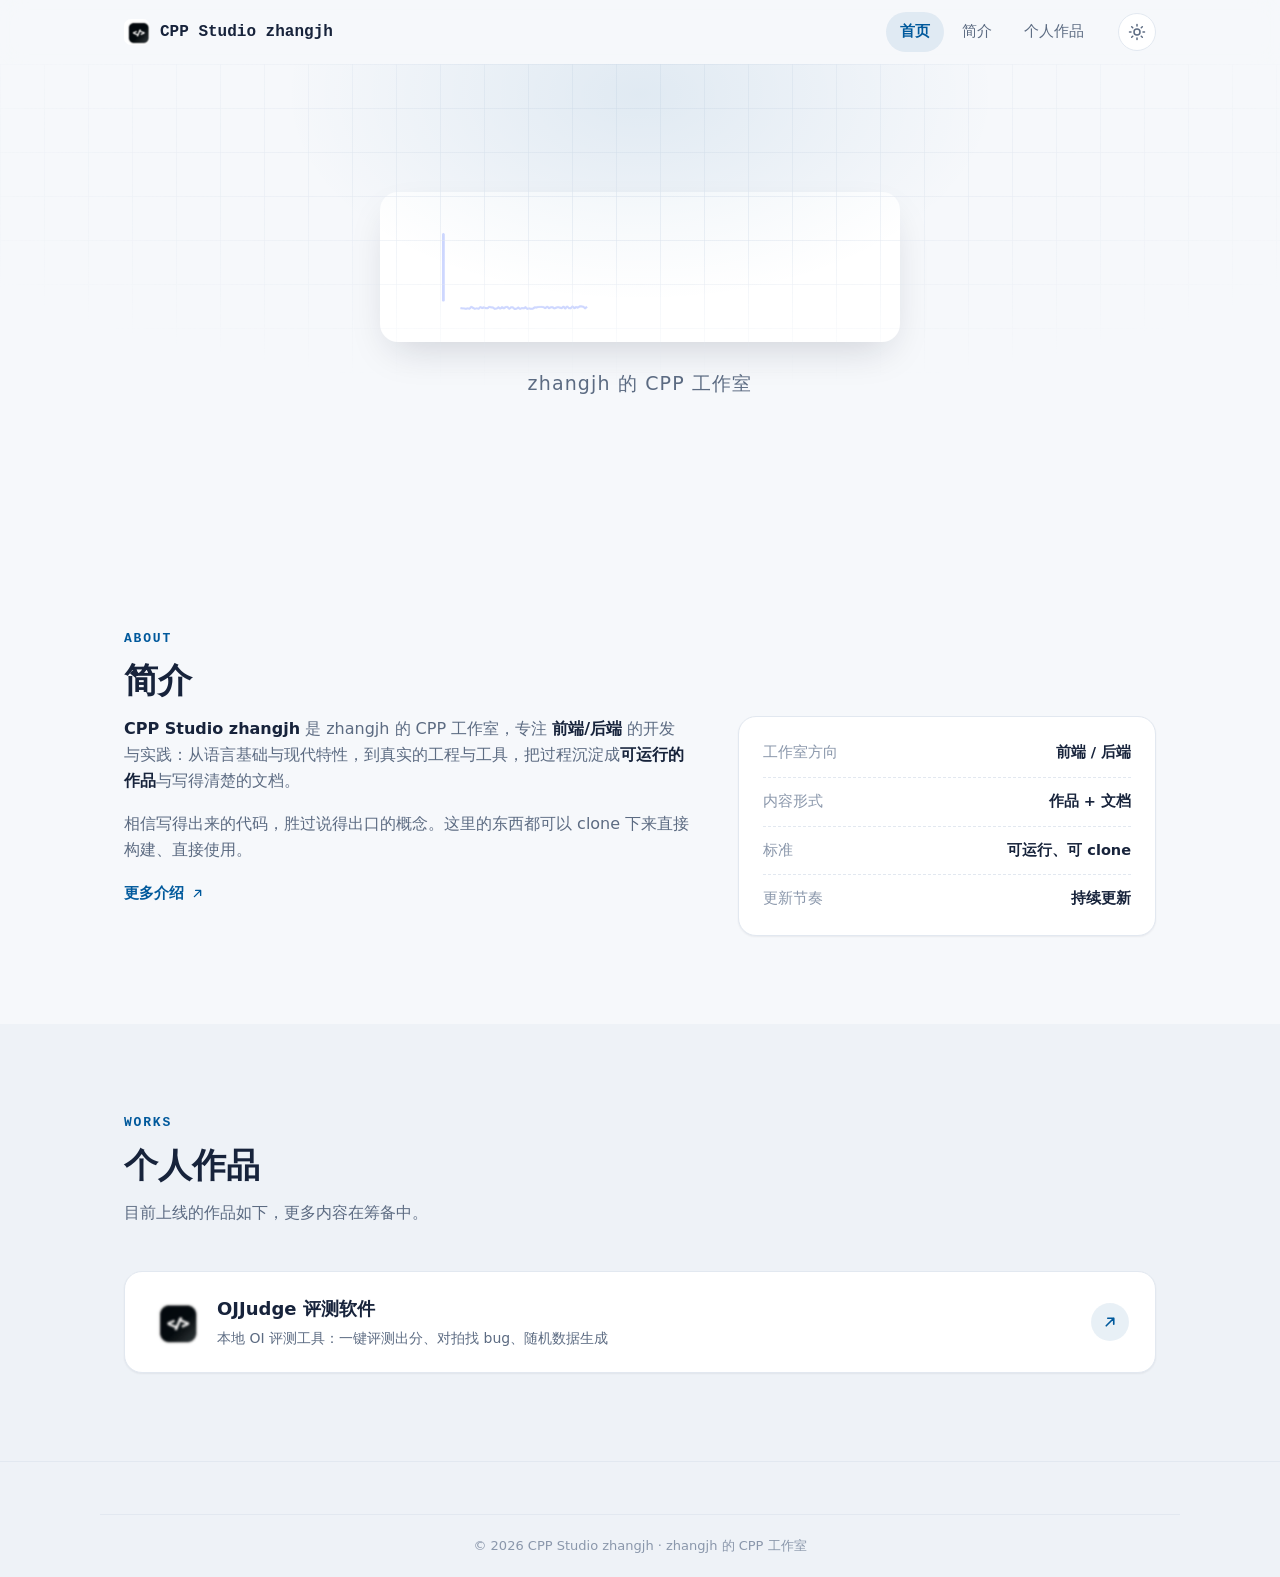
==== index.html @ 5ebe9b48 "Initial commit: CPP Studio zhangjh multi-page site (index/about/works)" ====
<!DOCTYPE html>
<html lang="zh-CN" data-theme="light">
<head>
  <meta charset="UTF-8">
  <meta name="viewport" content="width=device-width, initial-scale=1.0">
  <title>CPP Studio zhangjh — zhangjh 的 CPP 工作室</title>
  <meta name="description" content="CPP Studio zhangjh 是 zhangjh 的 CPP 工作室，专注前端/后端的开发与实践，沉淀可运行的作品与写得清楚的文档。">
  <link rel="stylesheet" href="css/style.css">
  <link rel="icon" href="assets/icon.png">
</head>
<body id="top">

  <a class="skip-link" href="#main">跳到主内容</a>

  <!-- ===== 顶部导航 ===== -->
  <header class="site-header" id="site-header">
    <div class="container nav-inner">
      <a class="brand" href="index.html" aria-label="返回首页">
        <img class="brand-logo-img" src="assets/icon-dark.png" alt="" width="26" height="26">
        <span class="brand-name">CPP Studio zhangjh</span>
      </a>

      <nav aria-label="主导航">
        <button class="nav-toggle" id="nav-toggle" aria-expanded="false" aria-controls="nav-menu" aria-label="打开菜单">
          <span class="nav-toggle-bar" aria-hidden="true"></span>
          <span class="nav-toggle-bar" aria-hidden="true"></span>
          <span class="nav-toggle-bar" aria-hidden="true"></span>
        </button>
        <ul class="nav-menu" id="nav-menu">
          <li><a class="nav-link active" href="index.html" aria-current="page">首页</a></li>
          <li><a class="nav-link" href="about.html">简介</a></li>
          <li><a class="nav-link" href="works.html">个人作品</a></li>
        </ul>
      </nav>

      <button class="theme-toggle" id="theme-toggle" aria-label="切换深色 / 浅色模式">
        <svg class="icon-sun" viewBox="0 0 24 24" width="18" height="18" fill="none" stroke="currentColor" stroke-width="2" stroke-linecap="round" aria-hidden="true">
          <circle cx="12" cy="12" r="4"></circle>
          <path d="M12 2v2M12 20v2M4.9 4.9l1.4 1.4M17.7 17.7l1.4 1.4M2 12h2M20 12h2M4.9 19.1l1.4-1.4M17.7 6.3l1.4-1.4"></path>
        </svg>
        <svg class="icon-moon" viewBox="0 0 24 24" width="18" height="18" fill="none" stroke="currentColor" stroke-width="2" stroke-linecap="round" aria-hidden="true">
          <path d="M21 12.8A9 9 0 1 1 11.2 3a7 7 0 0 0 9.8 9.8z"></path>
        </svg>
      </button>
    </div>
  </header>

  <main id="main">

    <!-- ===== 品牌头（手写签名） ===== -->
    <section class="hero hero-brand" aria-label="品牌">
      <div class="container brand-hero">
        <figure class="signature-card signature-hero">
          <img src="assets/signature.png" alt="CPP Studio zhangjh 手写签名" width="480" height="120">
        </figure>
        <h1 class="sr-only">CPP Studio zhangjh</h1>
        <p class="brand-tagline">zhangjh 的 CPP 工作室</p>
      </div>
    </section>

    <!-- ===== 简介 ===== -->
    <section class="section" id="about" aria-labelledby="about-title">
      <div class="container">
        <p class="section-eyebrow">ABOUT</p>
        <h2 class="section-title" id="about-title">简介</h2>
        <div class="about-grid">
          <div class="about-text">
            <p><strong>CPP Studio zhangjh</strong> 是 zhangjh 的 CPP 工作室，专注 <strong>前端/后端</strong> 的开发与实践：从语言基础与现代特性，到真实的工程与工具，把过程沉淀成<strong>可运行的作品</strong>与写得清楚的文档。</p>
            <p>相信写得出来的代码，胜过说得出口的概念。这里的东西都可以 clone 下来直接构建、直接使用。</p>
            <a class="work-link" href="about.html">更多介绍
              <svg viewBox="0 0 24 24" width="15" height="15" fill="none" stroke="currentColor" stroke-width="2.2" stroke-linecap="round" stroke-linejoin="round" aria-hidden="true">
                <path d="M7 17L17 7M9 7h8v8"></path>
              </svg>
            </a>
          </div>
          <ul class="about-facts">
            <li><span class="fact-label">工作室方向</span><span class="fact-value">前端 / 后端</span></li>
            <li><span class="fact-label">内容形式</span><span class="fact-value">作品 + 文档</span></li>
            <li><span class="fact-label">标准</span><span class="fact-value">可运行、可 clone</span></li>
            <li><span class="fact-label">更新节奏</span><span class="fact-value">持续更新</span></li>
          </ul>
        </div>
      </div>
    </section>

    <!-- ===== 个人作品（入口预览） ===== -->
    <section class="section section-alt" id="works" aria-labelledby="works-title">
      <div class="container">
        <p class="section-eyebrow">WORKS</p>
        <h2 class="section-title" id="works-title">个人作品</h2>
        <p class="section-desc">目前上线的作品如下，更多内容在筹备中。</p>

        <a class="work-entry reveal" href="works.html">
          <img class="work-entry-icon" src="assets/icon-dark.png" alt="" width="48" height="48">
          <span class="work-entry-body">
            <span class="work-entry-title">OJJudge 评测软件</span>
            <span class="work-entry-desc">本地 OI 评测工具：一键评测出分、对拍找 bug、随机数据生成</span>
          </span>
          <span class="work-entry-arrow" aria-hidden="true">
            <svg viewBox="0 0 24 24" width="18" height="18" fill="none" stroke="currentColor" stroke-width="2.2" stroke-linecap="round" stroke-linejoin="round">
              <path d="M7 17L17 7M9 7h8v8"></path>
            </svg>
          </span>
        </a>

      </div>
    </section>

  </main>

  <!-- ===== 页脚 ===== -->
  <footer class="site-footer">
    <div class="container footer-bottom">
      <p>© <span id="year">2026</span> CPP Studio zhangjh · zhangjh 的 CPP 工作室</p>
    </div>
  </footer>

  <button class="back-to-top" id="back-to-top" aria-label="返回顶部" title="返回顶部">
    <svg viewBox="0 0 24 24" width="18" height="18" fill="none" stroke="currentColor" stroke-width="2.2" stroke-linecap="round" stroke-linejoin="round" aria-hidden="true">
      <path d="M12 19V5M5 12l7-7 7 7"></path>
    </svg>
  </button>

  <script src="js/main.js" defer></script>
</body>
</html>
---- css/style.css ----
/* =========================================================
 * cpp-studio-zhangjh · 全站共享样式
 * 浅色 / 深色双主题：通过 <html data-theme="..."> 切换
 * 新增页面只需引用本文件，沿用同一套视觉变量
 * ========================================================= */

/* ---------- 设计变量 ---------- */
:root {
  --bg: #f6f8fb;
  --bg-soft: #eef2f7;
  --surface: #ffffff;
  --surface-2: #f8fafc;
  --text: #17233b;
  --text-2: #5c6b82;
  --text-3: #8a97ab;
  --border: #e2e8f0;
  --border-strong: #cbd5e1;

  --accent: #00599c;          /* C++ 官方蓝 */
  --accent-strong: #004d88;
  --accent-soft: rgba(0, 89, 156, 0.09);
  --accent-2: #0e9bb5;        /* 辅助青 */
  --accent-2-soft: rgba(14, 155, 181, 0.1);

  --code-bg: #0d1420;         /* 代码窗固定深色，编辑器质感 */
  --code-border: #1f2b3d;
  --code-text: #d6e2f0;
  --cl-kw: #7dd3fc;           /* 关键字 */
  --cl-typ: #a5b4fc;          /* 类型 */
  --cl-str: #86efac;          /* 字符串 */
  --cl-num: #fca5a5;          /* 数字 */
  --cl-cmt: #64748b;          /* 注释 */
  --cl-fn: #fbbf24;           /* 函数 */

  --shadow-sm: 0 1px 2px rgba(15, 23, 42, 0.06);
  --shadow-md: 0 6px 20px -6px rgba(15, 23, 42, 0.12);
  --shadow-lg: 0 16px 40px -12px rgba(15, 23, 42, 0.18);

  --radius-sm: 8px;
  --radius-md: 12px;
  --radius-lg: 18px;

  --header-h: 64px;
  --font-sans: system-ui, -apple-system, "Segoe UI", "PingFang SC", "Hiragino Sans GB", "Microsoft YaHei", sans-serif;
  --font-mono: ui-monospace, "Cascadia Code", "JetBrains Mono", "SF Mono", Consolas, "Courier New", monospace;
}

[data-theme="dark"] {
  --bg: #0b1017;
  --bg-soft: #0f1520;
  --surface: #131a26;
  --surface-2: #172032;
  --text: #e5edf7;
  --text-2: #9aabc2;
  --text-3: #6b7c93;
  --border: #223044;
  --border-strong: #2e3f57;

  --accent: #58a6e8;
  --accent-strong: #7bbdf5;
  --accent-soft: rgba(88, 166, 232, 0.14);
  --accent-2: #38bdd4;
  --accent-2-soft: rgba(56, 189, 212, 0.14);

  --shadow-sm: 0 1px 2px rgba(0, 0, 0, 0.4);
  --shadow-md: 0 6px 20px -6px rgba(0, 0, 0, 0.5);
  --shadow-lg: 0 16px 40px -12px rgba(0, 0, 0, 0.6);
}

/* ---------- 基础 ---------- */
*, *::before, *::after { box-sizing: border-box; }

html {
  scroll-behavior: smooth;
  scroll-padding-top: calc(var(--header-h) + 16px);
}

body {
  margin: 0;
  font-family: var(--font-sans);
  background: var(--bg);
  color: var(--text);
  line-height: 1.65;
  -webkit-font-smoothing: antialiased;
  transition: background-color 0.3s ease, color 0.3s ease;
}

img, svg { display: block; max-width: 100%; }

a { color: var(--accent); text-decoration: none; }
a:hover { text-decoration: underline; }

h1, h2, h3 { line-height: 1.25; margin: 0; }
p { margin: 0; }
ul { margin: 0; padding: 0; list-style: none; }

.container {
  width: 100%;
  max-width: 1080px;
  margin-inline: auto;
  padding-inline: 24px;
}

.sr-only {
  position: absolute;
  width: 1px; height: 1px;
  padding: 0; margin: -1px;
  overflow: hidden;
  clip: rect(0 0 0 0);
  white-space: nowrap;
  border: 0;
}

.skip-link {
  position: absolute;
  top: -48px;
  left: 16px;
  z-index: 200;
  padding: 8px 16px;
  background: var(--accent);
  color: #fff;
  border-radius: var(--radius-sm);
  transition: top 0.2s ease;
}
.skip-link:focus { top: 12px; }

:focus-visible {
  outline: 2px solid var(--accent);
  outline-offset: 2px;
  border-radius: 4px;
}

/* ---------- 按钮 ---------- */
.btn {
  display: inline-flex;
  align-items: center;
  justify-content: center;
  gap: 8px;
  padding: 12px 26px;
  border-radius: 999px;
  font-size: 15px;
  font-weight: 600;
  font-family: inherit;
  cursor: pointer;
  border: 1.5px solid transparent;
  transition: transform 0.18s ease, box-shadow 0.18s ease, background-color 0.18s ease, border-color 0.18s ease, color 0.18s ease;
  text-decoration: none;
}
.btn:hover { text-decoration: none; transform: translateY(-2px); }
.btn:active { transform: translateY(0); }

.btn-primary {
  background: var(--accent);
  color: #fff;
  box-shadow: var(--shadow-md);
}
.btn-primary:hover { background: var(--accent-strong); box-shadow: var(--shadow-lg); }

.btn-ghost {
  background: transparent;
  color: var(--text);
  border-color: var(--border-strong);
}
.btn-ghost:hover { border-color: var(--accent); color: var(--accent); background: var(--accent-soft); }

/* ---------- 顶部导航 ---------- */
.site-header {
  position: sticky;
  top: 0;
  z-index: 100;
  height: var(--header-h);
  background: color-mix(in srgb, var(--bg) 82%, transparent);
  backdrop-filter: blur(12px);
  -webkit-backdrop-filter: blur(12px);
  border-bottom: 1px solid transparent;
  transition: border-color 0.25s ease, box-shadow 0.25s ease, background-color 0.25s ease;
}
.site-header.scrolled {
  border-bottom-color: var(--border);
  box-shadow: var(--shadow-sm);
  background: color-mix(in srgb, var(--bg) 92%, transparent);
}

.nav-inner {
  height: var(--header-h);
  display: flex;
  align-items: center;
  gap: 20px;
}

.brand {
  display: inline-flex;
  align-items: center;
  gap: 10px;
  color: var(--text);
  font-weight: 700;
  font-size: 16px;
  font-family: var(--font-mono);
  flex-shrink: 0;
}
.brand-logo-img {
  width: 26px;
  height: 26px;
  border-radius: 7px;
  flex-shrink: 0;
}

.brand:hover { text-decoration: none; color: var(--accent); }

.brand-logo {
  display: inline-grid;
  place-items: center;
  width: 32px; height: 32px;
  border-radius: 8px;
  background: linear-gradient(135deg, var(--accent), var(--accent-2));
  color: #fff;
  font-size: 12px;
  font-weight: 700;
}

.site-header nav { margin-left: auto; }

.nav-menu {
  display: flex;
  align-items: center;
  gap: 4px;
}

.nav-link {
  display: block;
  padding: 8px 14px;
  border-radius: 999px;
  font-size: 14.5px;
  color: var(--text-2);
  transition: color 0.15s ease, background-color 0.15s ease;
}
.nav-link:hover { color: var(--text); background: var(--accent-soft); text-decoration: none; }
.nav-link.active { color: var(--accent); background: var(--accent-soft); font-weight: 600; }

.nav-toggle {
  display: none;
  flex-direction: column;
  justify-content: center;
  gap: 5px;
  width: 40px; height: 40px;
  padding: 9px 8px;
  background: transparent;
  border: 1px solid var(--border);
  border-radius: var(--radius-sm);
  cursor: pointer;
}
.nav-toggle-bar {
  display: block;
  height: 2px;
  width: 100%;
  background: var(--text);
  border-radius: 2px;
  transition: transform 0.25s ease, opacity 0.2s ease;
}
.nav-toggle[aria-expanded="true"] .nav-toggle-bar:nth-child(1) { transform: translateY(7px) rotate(45deg); }
.nav-toggle[aria-expanded="true"] .nav-toggle-bar:nth-child(2) { opacity: 0; }
.nav-toggle[aria-expanded="true"] .nav-toggle-bar:nth-child(3) { transform: translateY(-7px) rotate(-45deg); }

.theme-toggle {
  display: grid;
  place-items: center;
  width: 38px; height: 38px;
  flex-shrink: 0;
  border: 1px solid var(--border);
  border-radius: 50%;
  background: var(--surface);
  color: var(--text-2);
  cursor: pointer;
  transition: color 0.15s ease, border-color 0.15s ease, transform 0.15s ease;
}
.theme-toggle:hover { color: var(--accent); border-color: var(--accent); transform: rotate(15deg); }

.icon-moon { display: none; }
[data-theme="dark"] .icon-sun { display: none; }
[data-theme="dark"] .icon-moon { display: block; }

/* ---------- Hero ---------- */
.hero {
  position: relative;
  padding: 88px 0 96px;
  overflow: hidden;
}

/* 网格纹理背景 */
.hero::before {
  content: "";
  position: absolute;
  inset: 0;
  background-image:
    linear-gradient(color-mix(in srgb, var(--border) 55%, transparent) 1px, transparent 1px),
    linear-gradient(90deg, color-mix(in srgb, var(--border) 55%, transparent) 1px, transparent 1px);
  background-size: 44px 44px;
  mask-image: radial-gradient(ellipse 80% 65% at 50% 20%, #000 30%, transparent 75%);
  -webkit-mask-image: radial-gradient(ellipse 80% 65% at 50% 20%, #000 30%, transparent 75%);
  pointer-events: none;
}

/* 顶部柔光 */
.hero::after {
  content: "";
  position: absolute;
  top: -180px;
  left: 50%;
  transform: translateX(-50%);
  width: 720px; height: 420px;
  background: radial-gradient(ellipse, var(--accent-soft), transparent 70%);
  pointer-events: none;
}

.hero-grid {
  position: relative;
  z-index: 1;
  display: grid;
  grid-template-columns: 1.05fr 0.95fr;
  gap: 56px;
  align-items: center;
}

.hero-eyebrow {
  font-family: var(--font-mono);
  font-size: 13px;
  font-weight: 600;
  letter-spacing: 0.12em;
  color: var(--accent);
  margin-bottom: 14px;
}

.hero-title {
  font-size: clamp(34px, 5vw, 52px);
  font-family: var(--font-mono);
  font-weight: 800;
  letter-spacing: -0.02em;
  background: linear-gradient(100deg, var(--text) 30%, var(--accent) 75%, var(--accent-2));
  -webkit-background-clip: text;
  background-clip: text;
  -webkit-text-fill-color: transparent;
  color: transparent;
  margin-bottom: 18px;
}

.hero-subtitle {
  font-size: clamp(18px, 2.4vw, 22px);
  font-weight: 600;
  min-height: 1.6em;
  margin-bottom: 16px;
  color: var(--text);
}

.caret {
  display: inline-block;
  width: 2px;
  height: 1.1em;
  margin-left: 2px;
  vertical-align: text-bottom;
  background: var(--accent);
  animation: blink 1s step-end infinite;
}
.caret.hidden { opacity: 0; }
@keyframes blink { 50% { opacity: 0; } }

.hero-desc {
  font-size: 16px;
  color: var(--text-2);
  max-width: 46em;
  margin-bottom: 32px;
}

.hero-actions {
  display: flex;
  flex-wrap: wrap;
  gap: 14px;
}

/* ---------- 品牌签名区 ---------- */
.hero-brand { padding: 128px 0 140px; }

.signature-card {
  margin: 0;
  display: flex;
  justify-content: center;
}

/* 签名图是白底墨水字：衬一张白色"签名卡"，深浅主题下都成立 */
.signature-card img {
  width: min(480px, 82vw);
  height: auto;
  background: #ffffff;
  padding: 28px 36px;
  border-radius: var(--radius-lg);
  box-shadow: var(--shadow-lg);
  transition: transform 0.3s ease;
}
.signature-card img:hover { transform: translateY(-5px); }

/* ---------- 品牌头（手写签名 + 定位语） ---------- */
.brand-hero {
  display: flex;
  flex-direction: column;
  align-items: center;
  text-align: center;
}

.signature-hero img {
  width: min(520px, 84vw);
  padding: 32px 44px;
}

.brand-tagline {
  font-size: clamp(16px, 2vw, 19px);
  font-weight: 500;
  letter-spacing: 0.06em;
  color: var(--text-2);
  margin-top: 26px;
}

/* ---------- 代码窗口 ---------- */
.code-window {
  border-radius: var(--radius-lg);
  overflow: hidden;
  background: var(--code-bg);
  border: 1px solid var(--code-border);
  box-shadow: var(--shadow-lg);
  transform: rotate(0.4deg);
  transition: transform 0.3s ease;
}
.code-window:hover { transform: rotate(0deg) translateY(-4px); }

.code-titlebar {
  display: flex;
  align-items: center;
  gap: 8px;
  padding: 12px 16px;
  background: color-mix(in srgb, var(--code-bg) 80%, #ffffff 4%);
  border-bottom: 1px solid var(--code-border);
}
.dot { width: 11px; height: 11px; border-radius: 50%; }
.dot-red { background: #ff5f57; }
.dot-yellow { background: #febc2e; }
.dot-green { background: #28c840; }
.code-filename {
  margin-left: 8px;
  font-family: var(--font-mono);
  font-size: 12.5px;
  color: var(--code-text);
  opacity: 0.75;
}

.code-body {
  margin: 0;
  padding: 20px 22px 24px;
  font-family: var(--font-mono);
  font-size: 13.5px;
  line-height: 1.75;
  color: var(--code-text);
  overflow-x: auto;
}

/* 静态语法高亮 */
.cl-kw  { color: var(--cl-kw); }
.cl-typ { color: var(--cl-typ); }
.cl-str { color: var(--cl-str); }
.cl-num { color: var(--cl-num); }
.cl-cmt { color: var(--cl-cmt); font-style: italic; }
.cl-fn  { color: var(--cl-fn); }

/* ---------- 通用 Section ---------- */
.section { padding: 88px 0; }
.section-alt { background: var(--bg-soft); }

/* 子页面没有 hero，section 直接始于导航下方，补足顶部空间 */
.page-section { padding-top: 72px; }

.section-eyebrow {
  font-family: var(--font-mono);
  font-size: 13px;
  font-weight: 700;
  letter-spacing: 0.14em;
  color: var(--accent);
  margin-bottom: 10px;
}

.section-title {
  font-size: clamp(26px, 3.4vw, 34px);
  font-weight: 750;
  margin-bottom: 14px;
}

.section-desc {
  font-size: 16px;
  color: var(--text-2);
  max-width: 44em;
  margin-bottom: 44px;
}

/* ---------- 关于 ---------- */
.about-grid {
  display: grid;
  grid-template-columns: 1.15fr 0.85fr;
  gap: 48px;
  align-items: start;
}

.about-text p { font-size: 16px; color: var(--text-2); margin-bottom: 16px; }
.about-text strong { color: var(--text); }

.about-facts {
  display: grid;
  gap: 12px;
  padding: 24px;
  background: var(--surface);
  border: 1px solid var(--border);
  border-radius: var(--radius-lg);
  box-shadow: var(--shadow-sm);
}
.about-facts li {
  display: flex;
  justify-content: space-between;
  align-items: baseline;
  gap: 16px;
  padding-bottom: 12px;
  border-bottom: 1px dashed var(--border);
  font-size: 14.5px;
}
.about-facts li:last-child { padding-bottom: 0; border-bottom: none; }

.about-facts-wide { margin-top: 40px; }
.fact-label { color: var(--text-3); flex-shrink: 0; }
.fact-value { color: var(--text); font-weight: 600; text-align: right; }

/* ---------- 内容方向卡片 ---------- */
.card-grid {
  display: grid;
  grid-template-columns: repeat(4, 1fr);
  gap: 20px;
}

.card {
  display: flex;
  flex-direction: column;
  gap: 12px;
  padding: 26px 24px;
  background: var(--surface);
  border: 1px solid var(--border);
  border-radius: var(--radius-lg);
  box-shadow: var(--shadow-sm);
  transition: transform 0.22s ease, box-shadow 0.22s ease, border-color 0.22s ease;
}
.card:hover {
  transform: translateY(-6px);
  box-shadow: var(--shadow-md);
  border-color: color-mix(in srgb, var(--accent) 45%, var(--border));
}

.card-icon {
  display: grid;
  place-items: center;
  width: 44px; height: 44px;
  border-radius: var(--radius-md);
  background: var(--accent-soft);
  color: var(--accent);
  font-family: var(--font-mono);
  font-weight: 700;
  font-size: 15px;
  margin-bottom: 4px;
}

.card-title { font-size: 18px; font-weight: 700; }
.card-text { font-size: 14.5px; color: var(--text-2); flex: 1; }

.card-tags { display: flex; flex-wrap: wrap; gap: 6px; margin-top: 4px; }
.card-tags li {
  padding: 3px 10px;
  font-size: 12px;
  border-radius: 999px;
  background: var(--surface-2);
  border: 1px solid var(--border);
  color: var(--text-2);
}

/* ---------- 精选内容列表 ---------- */
.post-list { display: grid; gap: 14px; }

.post-item {
  background: var(--surface);
  border: 1px solid var(--border);
  border-radius: var(--radius-md);
  transition: transform 0.2s ease, box-shadow 0.2s ease, border-color 0.2s ease;
}
.post-item:hover {
  transform: translateX(6px);
  box-shadow: var(--shadow-md);
  border-color: color-mix(in srgb, var(--accent) 45%, var(--border));
}

.post-link {
  display: grid;
  grid-template-columns: auto 1fr;
  grid-template-rows: auto auto;
  column-gap: 18px;
  align-items: baseline;
  padding: 20px 24px;
  color: var(--text);
}
.post-link:hover { text-decoration: none; }

.post-cat {
  grid-row: span 2;
  align-self: center;
  padding: 5px 12px;
  font-size: 12.5px;
  font-weight: 600;
  border-radius: 999px;
  white-space: nowrap;
}
.post-cat-basic  { background: var(--accent-soft); color: var(--accent); }
.post-cat-modern { background: var(--accent-2-soft); color: var(--accent-2); }
.post-cat-eng    { background: rgba(124, 92, 246, 0.12); color: #7c5cf6; }
.post-cat-acm    { background: rgba(234, 138, 20, 0.13); color: #c77700; }
[data-theme="dark"] .post-cat-eng  { color: #a78bfa; }
[data-theme="dark"] .post-cat-acm  { color: #f0a63c; }

.post-title { font-size: 17px; font-weight: 650; }
.post-link:hover .post-title { color: var(--accent); }
.post-desc {
  grid-column: 2;
  font-size: 14px;
  color: var(--text-2);
  margin-top: 4px;
}

/* ---------- 个人作品卡片 ---------- */
.work-card {
  display: grid;
  grid-template-columns: 0.9fr 1.1fr;
  background: var(--surface);
  border: 1px solid var(--border);
  border-radius: var(--radius-lg);
  overflow: hidden;
  box-shadow: var(--shadow-sm);
  transition: transform 0.25s ease, box-shadow 0.25s ease;
}
.work-card:hover { transform: translateY(-5px); box-shadow: var(--shadow-md); }

.work-cover-link { display: block; overflow: hidden; }

.work-cover {
  width: 100%;
  height: 100%;
  min-height: 220px;
  object-fit: cover;
  transition: transform 0.4s ease;
}
.work-card:hover .work-cover { transform: scale(1.04); }

.work-body {
  display: flex;
  flex-direction: column;
  align-items: flex-start;
  gap: 14px;
  padding: 28px 30px;
}

.work-head {
  display: flex;
  align-items: center;
  gap: 12px;
}

.work-icon { width: 36px; height: 36px; border-radius: 8px; flex-shrink: 0; }

.work-title { font-size: 20px; font-weight: 750; }

.work-badge {
  padding: 3px 10px;
  font-size: 12px;
  font-weight: 600;
  border-radius: 999px;
  background: var(--accent-soft);
  color: var(--accent);
  white-space: nowrap;
}

.work-desc { font-size: 14.5px; color: var(--text-2); }

.work-tags { display: flex; flex-wrap: wrap; gap: 6px; }
.work-tags li {
  padding: 3px 10px;
  font-size: 12px;
  border-radius: 999px;
  background: var(--surface-2);
  border: 1px solid var(--border);
  color: var(--text-2);
}

.work-link {
  display: inline-flex;
  align-items: center;
  gap: 6px;
  margin-top: auto;
  font-size: 14.5px;
  font-weight: 650;
  color: var(--accent);
}
.work-link:hover { text-decoration: underline; }

/* ---------- 作品入口卡（首页 → 作品页） ---------- */
.work-entry {
  display: flex;
  align-items: center;
  gap: 18px;
  padding: 22px 26px;
  background: var(--surface);
  border: 1px solid var(--border);
  border-radius: var(--radius-lg);
  box-shadow: var(--shadow-sm);
  color: var(--text);
  transition: transform 0.22s ease, box-shadow 0.22s ease, border-color 0.22s ease;
}
.work-entry:hover {
  text-decoration: none;
  transform: translateY(-4px);
  box-shadow: var(--shadow-md);
  border-color: color-mix(in srgb, var(--accent) 45%, var(--border));
}

.work-entry-icon { flex-shrink: 0; }

.work-entry-body {
  display: flex;
  flex-direction: column;
  gap: 4px;
  min-width: 0;
}
.work-entry-title { font-size: 18px; font-weight: 700; }
.work-entry-desc { font-size: 14px; color: var(--text-2); }

.work-entry-arrow {
  margin-left: auto;
  display: grid;
  place-items: center;
  width: 38px;
  height: 38px;
  border-radius: 50%;
  background: var(--accent-soft);
  color: var(--accent);
  flex-shrink: 0;
  transition: transform 0.2s ease;
}
.work-entry:hover .work-entry-arrow { transform: translate(3px, -3px); }

.works-more {
  margin-top: 28px;
  font-size: 14.5px;
  color: var(--text-3);
  text-align: center;
}

/* ---------- 数据统计 ---------- */
.stats-grid {
  display: grid;
  grid-template-columns: repeat(4, 1fr);
  gap: 20px;
}

.stat {
  text-align: center;
  padding: 34px 16px 28px;
  background: var(--surface);
  border: 1px solid var(--border);
  border-radius: var(--radius-lg);
  box-shadow: var(--shadow-sm);
  transition: transform 0.22s ease, box-shadow 0.22s ease;
}
.stat:hover { transform: translateY(-5px); box-shadow: var(--shadow-md); }

.stat-num {
  font-family: var(--font-mono);
  font-size: clamp(34px, 4vw, 44px);
  font-weight: 800;
  color: var(--accent);
  letter-spacing: -0.02em;
}
.stat-unit {
  font-size: 15px;
  font-weight: 600;
  color: var(--text-2);
  margin-left: 4px;
}
.stat-label { font-size: 14px; color: var(--text-2); margin-top: 6px; }

/* ---------- 联系 ---------- */
.contact-box {
  display: flex;
  flex-direction: column;
  align-items: center;
  gap: 24px;
  text-align: center;
  padding: 56px 32px;
  background: var(--surface);
  border: 1px solid var(--border);
  border-radius: var(--radius-lg);
  box-shadow: var(--shadow-sm);
  background-image: radial-gradient(circle at 50% -60%, var(--accent-soft), transparent 60%);
}
.contact-text { font-size: 16.5px; color: var(--text-2); max-width: 40em; }

/* ---------- 页脚 ---------- */
.site-footer {
  border-top: 1px solid var(--border);
  background: var(--bg-soft);
  padding-top: 52px;
}

.footer-grid {
  display: grid;
  grid-template-columns: 1.4fr 1fr 1.2fr;
  gap: 40px;
  padding-bottom: 40px;
}

.footer-brand { display: grid; gap: 10px; align-content: start; }
.footer-brand .brand-logo { width: 34px; height: 34px; font-size: 13px; }
.footer-brand-name { font-family: var(--font-mono); font-weight: 700; font-size: 15px; }
.footer-brand-desc { font-size: 14px; color: var(--text-2); }

.footer-heading {
  font-size: 13px;
  font-weight: 700;
  letter-spacing: 0.08em;
  color: var(--text-3);
  text-transform: uppercase;
  margin-bottom: 14px;
}

.footer-nav ul { display: grid; gap: 9px; }
.footer-nav a { font-size: 14.5px; color: var(--text-2); }
.footer-nav a:hover { color: var(--accent); }

.footer-note p:last-child { font-size: 14px; color: var(--text-2); }

.footer-bottom {
  padding: 20px 24px;
  border-top: 1px solid var(--border);
  font-size: 13px;
  color: var(--text-3);
  text-align: center;
}

/* ---------- 返回顶部 ---------- */
.back-to-top {
  position: fixed;
  right: 24px;
  bottom: 24px;
  z-index: 90;
  display: grid;
  place-items: center;
  width: 42px; height: 42px;
  border-radius: 50%;
  border: 1px solid var(--border);
  background: var(--surface);
  color: var(--text-2);
  cursor: pointer;
  box-shadow: var(--shadow-md);
  opacity: 0;
  visibility: hidden;
  transform: translateY(12px);
  transition: opacity 0.25s ease, transform 0.25s ease, visibility 0.25s ease, color 0.15s ease, border-color 0.15s ease;
}
.back-to-top.show { opacity: 1; visibility: visible; transform: translateY(0); }
.back-to-top:hover { color: var(--accent); border-color: var(--accent); }

/* ---------- 滚动显现动画 ---------- */
.reveal {
  opacity: 0;
  transform: translateY(22px);
  transition: opacity 0.6s ease, transform 0.6s ease;
}
.reveal.visible { opacity: 1; transform: none; }

/* ---------- 响应式 ---------- */
@media (max-width: 960px) {
  .card-grid, .stats-grid { grid-template-columns: repeat(2, 1fr); }
  .hero-grid { grid-template-columns: 1fr; gap: 44px; }
  .hero-code { max-width: 560px; }
  .about-grid { grid-template-columns: 1fr; gap: 28px; }
  .work-card { grid-template-columns: 1fr; }
}

@media (max-width: 720px) {
  .nav-toggle { display: flex; }
  .nav-inner { gap: 12px; }
  .site-header nav { margin-left: auto; }

  .nav-menu {
    position: absolute;
    top: var(--header-h);
    left: 0;
    right: 0;
    flex-direction: column;
    align-items: stretch;
    gap: 2px;
    padding: 10px 24px 16px;
    background: var(--surface);
    border-bottom: 1px solid var(--border);
    box-shadow: var(--shadow-md);
    display: none;
  }
  .nav-menu.open { display: flex; }
  .nav-link { padding: 11px 14px; border-radius: var(--radius-sm); }

  .hero { padding: 56px 0 64px; }
  .section { padding: 60px 0; }
  .section-desc { margin-bottom: 32px; }

  .post-link { grid-template-columns: 1fr; row-gap: 8px; padding: 18px 20px; }
  .post-cat { grid-row: auto; justify-self: start; }
  .post-desc { grid-column: 1; }

  .footer-grid { grid-template-columns: 1fr; gap: 28px; }
  .contact-box { padding: 40px 22px; }
}

@media (max-width: 480px) {
  .card-grid, .stats-grid { grid-template-columns: 1fr; }
  .brand-name { display: none; }
  .hero-actions .btn { width: 100%; }
}

/* ---------- 动效减弱偏好 ---------- */
@media (prefers-reduced-motion: reduce) {
  html { scroll-behavior: auto; }
  *, *::before, *::after {
    animation-duration: 0.01ms !important;
    animation-iteration-count: 1 !important;
    transition-duration: 0.01ms !important;
  }
  .reveal { opacity: 1; transform: none; }
}
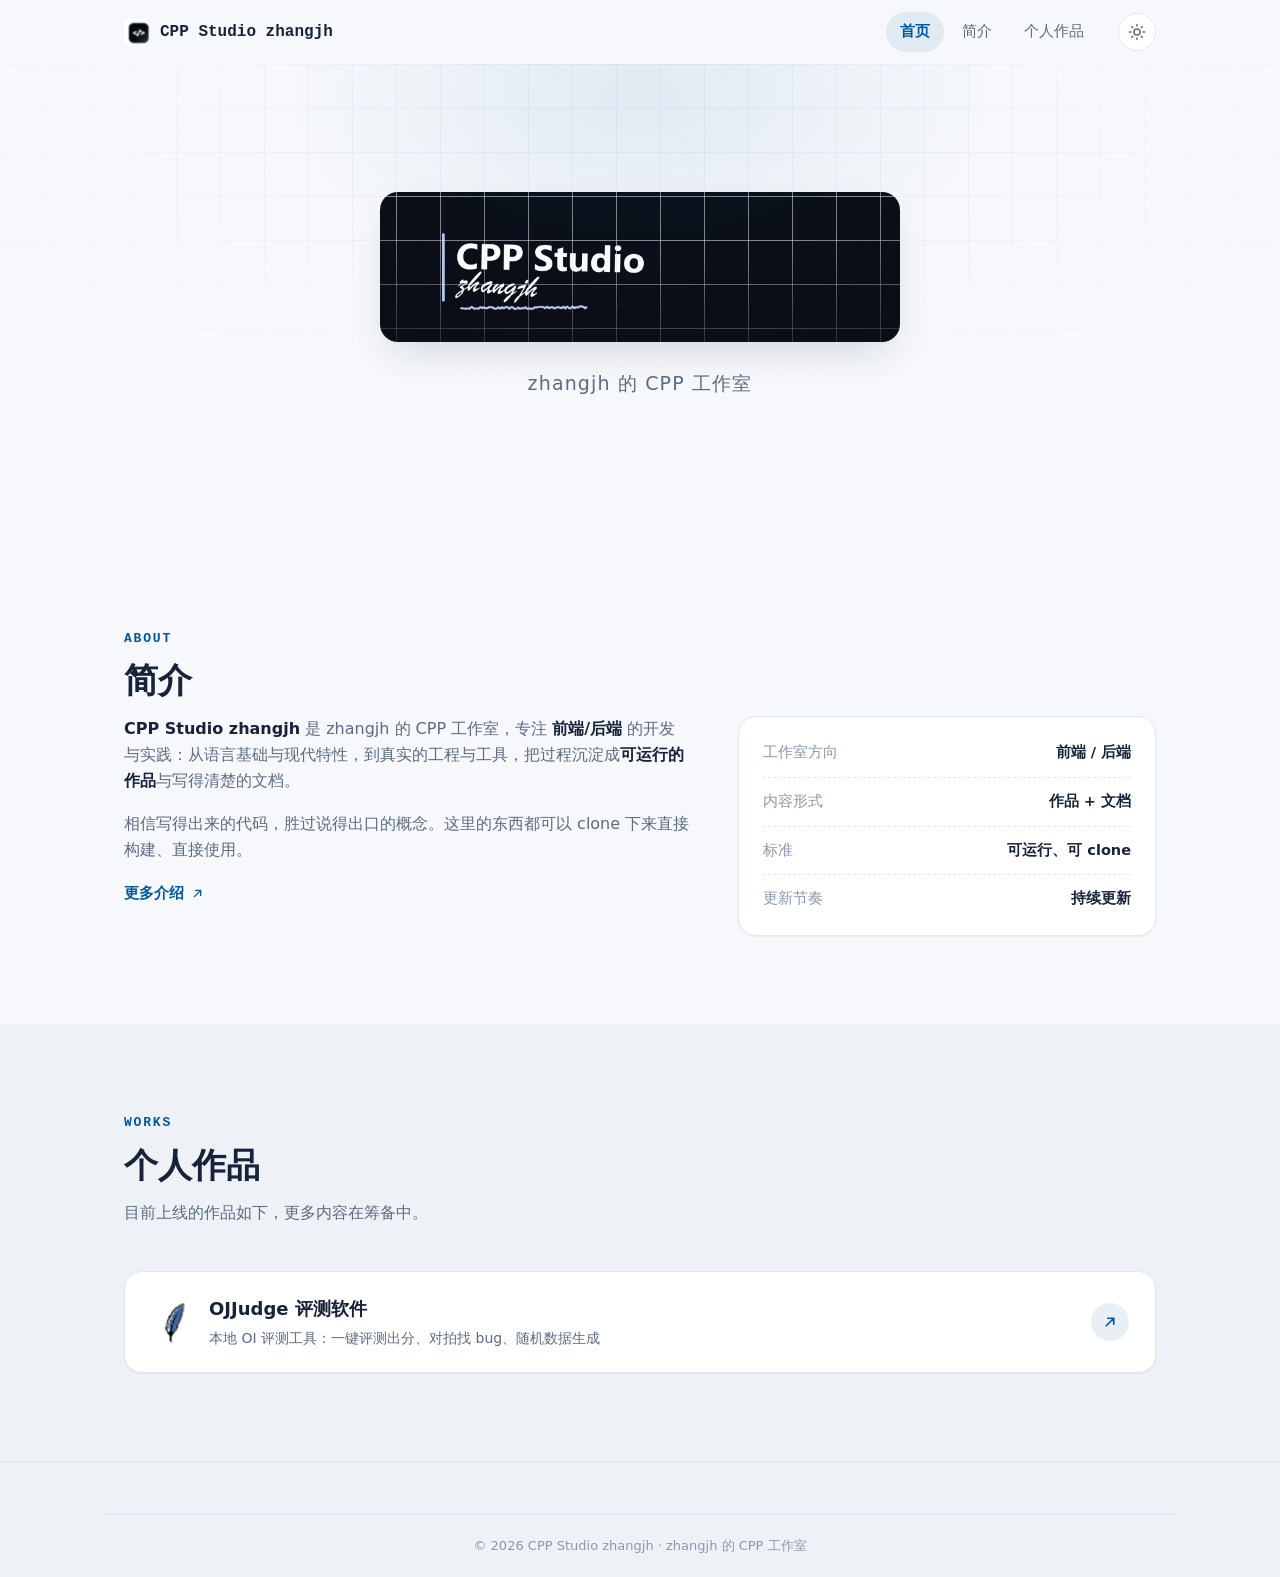
==== commit 03885cd3: "Black signature brand + feather icon + integrate OJJudge site into ojjudge/" ====
--- a/index.html
+++ b/index.html
@@ -6,7 +6,7 @@
   <title>CPP Studio zhangjh — zhangjh 的 CPP 工作室</title>
   <meta name="description" content="CPP Studio zhangjh 是 zhangjh 的 CPP 工作室，专注前端/后端的开发与实践，沉淀可运行的作品与写得清楚的文档。">
   <link rel="stylesheet" href="css/style.css">
-  <link rel="icon" href="assets/icon.png">
+  <link rel="icon" href="assets/favicon-dark.png">
 </head>
 <body id="top">
 
@@ -91,7 +91,7 @@
         <p class="section-desc">目前上线的作品如下，更多内容在筹备中。</p>
 
         <a class="work-entry reveal" href="works.html">
-          <img class="work-entry-icon" src="assets/icon-dark.png" alt="" width="48" height="48">
+          <img class="work-entry-icon" src="assets/ojjudge-icon.png" alt="" width="40" height="48">
           <span class="work-entry-body">
             <span class="work-entry-title">OJJudge 评测软件</span>
             <span class="work-entry-desc">本地 OI 评测工具：一键评测出分、对拍找 bug、随机数据生成</span>
--- a/css/style.css
+++ b/css/style.css
@@ -385,11 +385,11 @@
   justify-content: center;
 }
 
-/* 签名图是白底墨水字：衬一张白色"签名卡"，深浅主题下都成立 */
+/* 签名图为黑底浅字：衬一张深色"签名卡"，与黑底图标风格统一 */
 .signature-card img {
   width: min(480px, 82vw);
   height: auto;
-  background: #ffffff;
+  background: #0a0e16;
   padding: 28px 36px;
   border-radius: var(--radius-lg);
   box-shadow: var(--shadow-lg);
@@ -728,7 +728,7 @@
   border-color: color-mix(in srgb, var(--accent) 45%, var(--border));
 }
 
-.work-entry-icon { flex-shrink: 0; }
+.work-entry-icon { flex-shrink: 0; object-fit: contain; }
 
 .work-entry-body {
   display: flex;
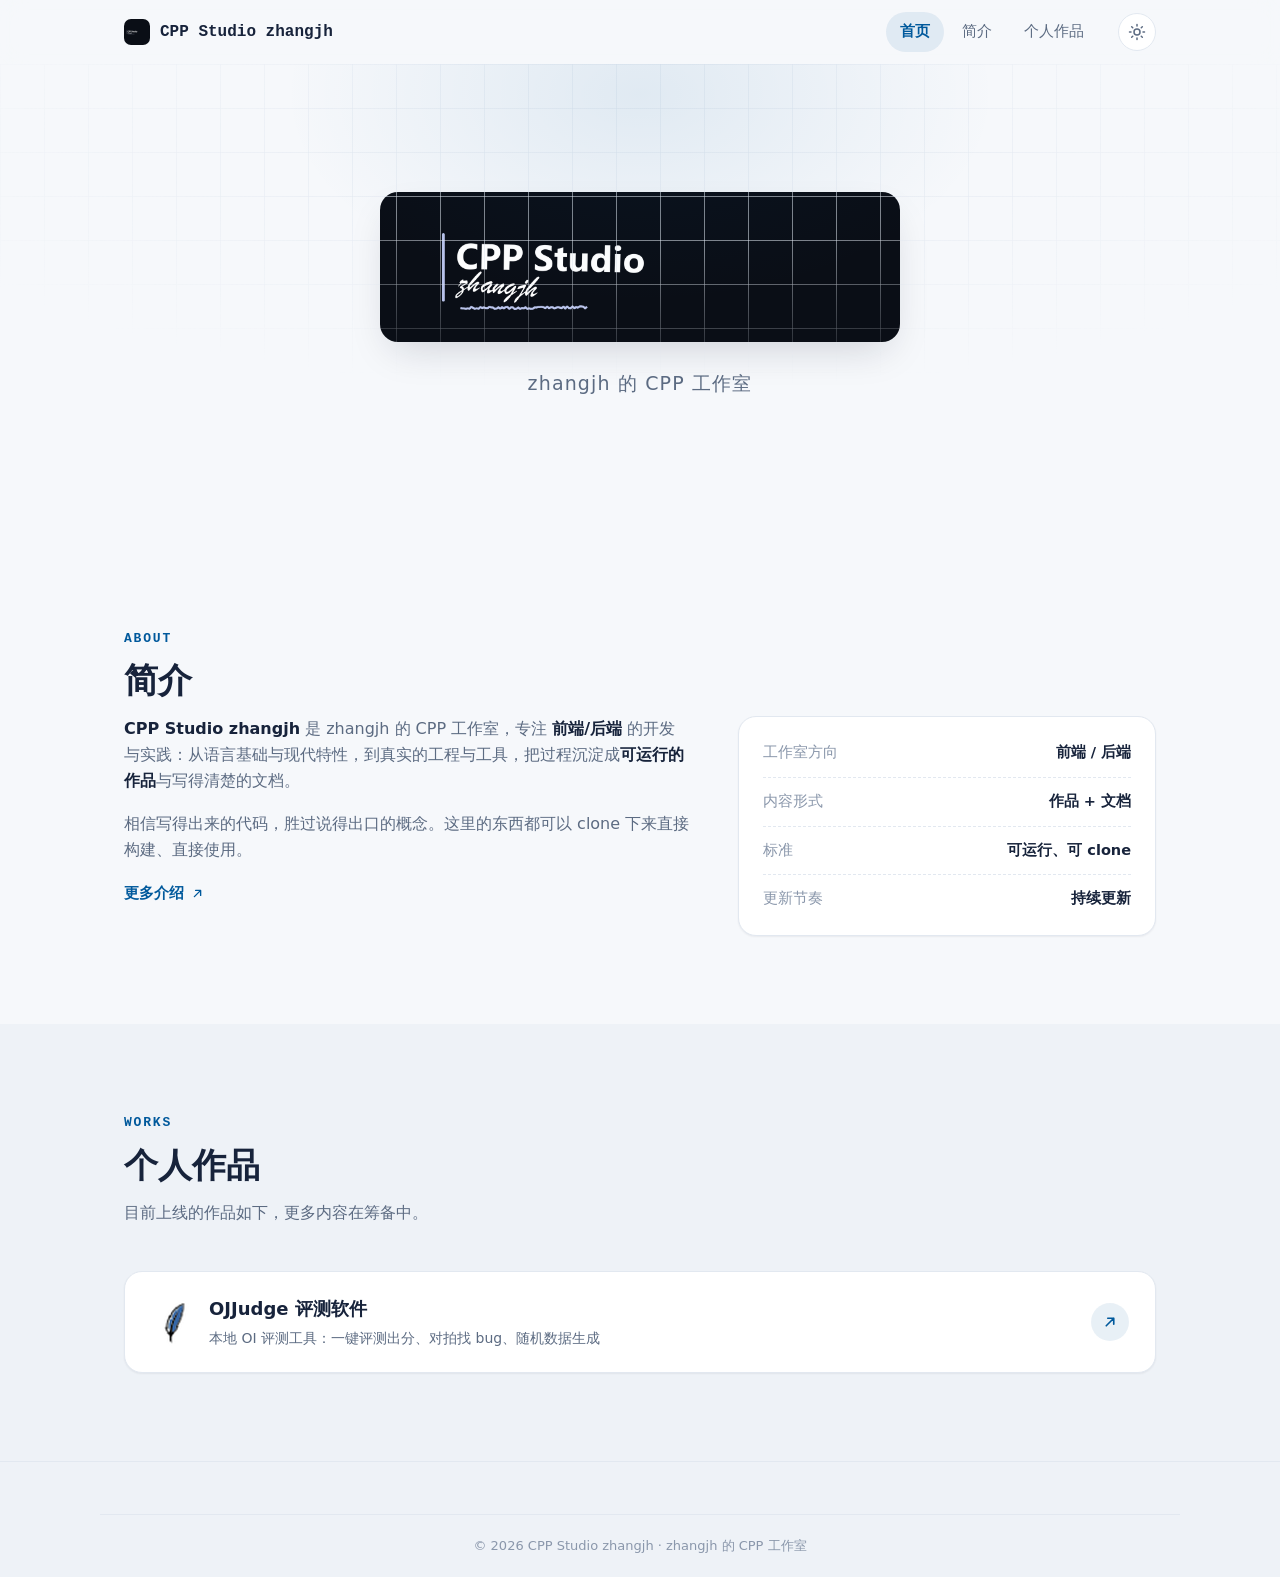
==== commit 996c159a: "Top bar brand icon: use black signature mark (match favicon)" ====
--- a/index.html
+++ b/index.html
@@ -16,7 +16,7 @@
   <header class="site-header" id="site-header">
     <div class="container nav-inner">
       <a class="brand" href="index.html" aria-label="返回首页">
-        <img class="brand-logo-img" src="assets/icon-dark.png" alt="" width="26" height="26">
+        <img class="brand-logo-img" src="assets/favicon-dark.png" alt="" width="26" height="26">
         <span class="brand-name">CPP Studio zhangjh</span>
       </a>
 
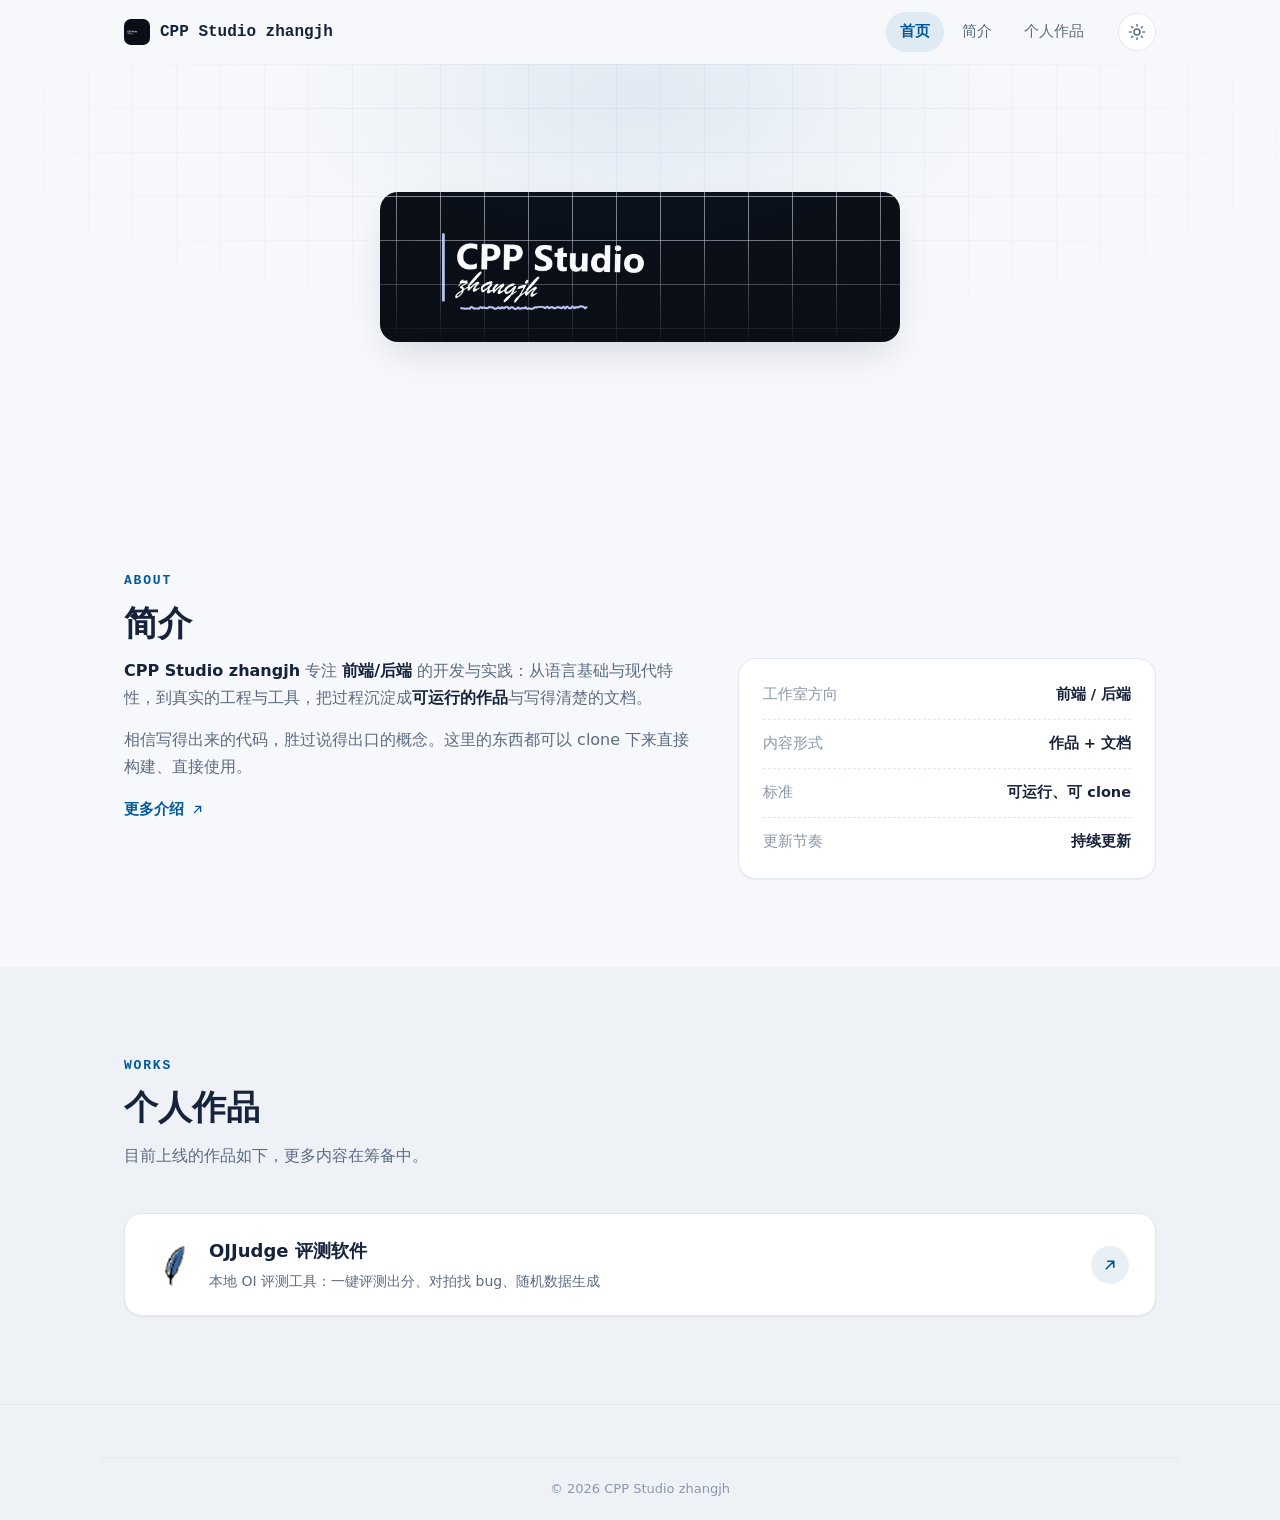
==== commit a674a255: "Remove tagline text in index.html" ====
--- a/index.html
+++ b/index.html
@@ -3,8 +3,8 @@
 <head>
   <meta charset="UTF-8">
   <meta name="viewport" content="width=device-width, initial-scale=1.0">
-  <title>CPP Studio zhangjh — zhangjh 的 CPP 工作室</title>
-  <meta name="description" content="CPP Studio zhangjh 是 zhangjh 的 CPP 工作室，专注前端/后端的开发与实践，沉淀可运行的作品与写得清楚的文档。">
+  <title>CPP Studio zhangjh</title>
+  <meta name="description" content="CPP Studio zhangjh，专注前端/后端的开发与实践，沉淀可运行的作品与写得清楚的文档。">
   <link rel="stylesheet" href="css/style.css">
   <link rel="icon" href="assets/favicon-dark.png">
 </head>
@@ -54,7 +54,6 @@
           <img src="assets/signature.png" alt="CPP Studio zhangjh 手写签名" width="480" height="120">
         </figure>
         <h1 class="sr-only">CPP Studio zhangjh</h1>
-        <p class="brand-tagline">zhangjh 的 CPP 工作室</p>
       </div>
     </section>
 
@@ -65,7 +64,7 @@
         <h2 class="section-title" id="about-title">简介</h2>
         <div class="about-grid">
           <div class="about-text">
-            <p><strong>CPP Studio zhangjh</strong> 是 zhangjh 的 CPP 工作室，专注 <strong>前端/后端</strong> 的开发与实践：从语言基础与现代特性，到真实的工程与工具，把过程沉淀成<strong>可运行的作品</strong>与写得清楚的文档。</p>
+            <p><strong>CPP Studio zhangjh</strong> 专注 <strong>前端/后端</strong> 的开发与实践：从语言基础与现代特性，到真实的工程与工具，把过程沉淀成<strong>可运行的作品</strong>与写得清楚的文档。</p>
             <p>相信写得出来的代码，胜过说得出口的概念。这里的东西都可以 clone 下来直接构建、直接使用。</p>
             <a class="work-link" href="about.html">更多介绍
               <svg viewBox="0 0 24 24" width="15" height="15" fill="none" stroke="currentColor" stroke-width="2.2" stroke-linecap="round" stroke-linejoin="round" aria-hidden="true">
@@ -111,7 +110,7 @@
   <!-- ===== 页脚 ===== -->
   <footer class="site-footer">
     <div class="container footer-bottom">
-      <p>© <span id="year">2026</span> CPP Studio zhangjh · zhangjh 的 CPP 工作室</p>
+      <p>© <span id="year">2026</span> CPP Studio zhangjh</p>
     </div>
   </footer>
 
